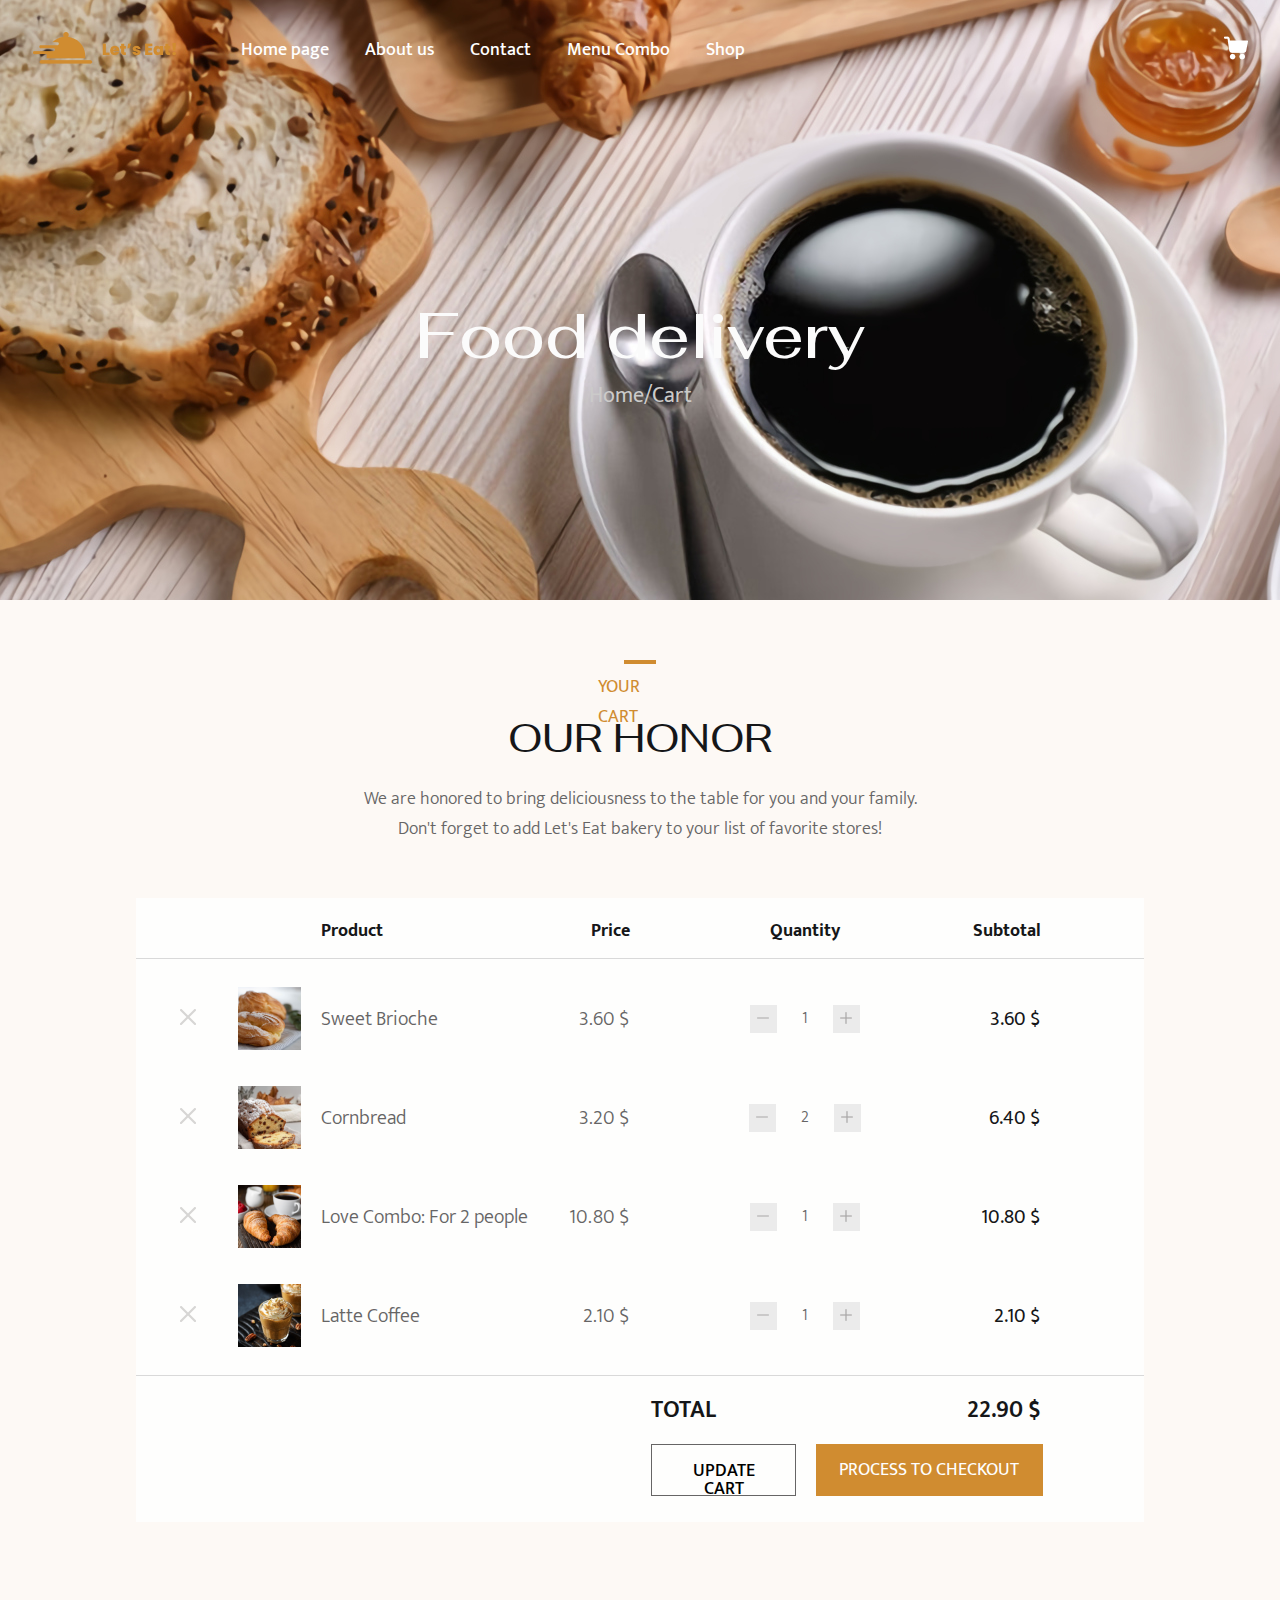
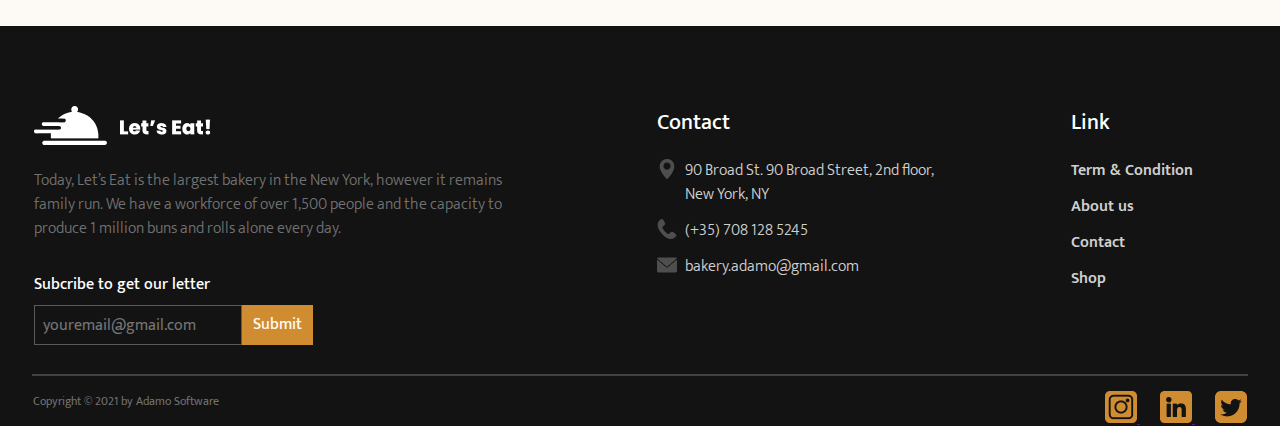
==== cart.html @ d1d135dd "cart" ====
<!DOCTYPE html>
<html lang="en">
    <head>
        <meta charset="utf-8">
        <link rel="preconnect" href="https://fonts.googleapis.com">
        <link rel="preconnect" href="https://fonts.gstatic.com" crossorigin>
        <link href="https://fonts.googleapis.com/css2?family=Mukta:wght@200&display=swap" rel="stylesheet">
        <link rel="stylesheet" href="assets/css/cart.css">
        <link rel="preconnect" href="https://fonts.googleapis.com">
        <link rel="preconnect" href="https://fonts.gstatic.com" crossorigin>
        <link href="https://fonts.googleapis.com/css2?family=Fahkwang:wght@200&display=swap" rel="stylesheet">
        <meta name="viewport" content="width=device-width, initial-scale=1">
        <title>Cart</title>
    </head>

    <body>
        <div class="main">
            <div class="header">
                <div class="header_full">
                    <div class="h_left">
                        <div>
                            <a href="">
                                <img src="/assets/img/Group 5.png">
                            </a>
                        </div>

                        <div class="menu">
                            <ul>
                                <li>
                                    <a href="">Home page</a>
                                    <a href="">About us</a>
                                    <a href="">Contact</a>
                                    <a href="">Menu Combo</a>
                                    <a href="">Shop</a>
                                </li>
                            </ul>
                        </div>
                    </div>
                    <div class="h_right">
                        <a href="">
                            <img src="/assets/img/cart 1.png" alt="">
                        </a>
                    </div>
                </div>
            </div>

            <div class="banner">
                <p>Food delivery</p>
                <p class="text">Home/Cart</p>
            </div>

            <div class="content">
                <p class="border"></p>
                <p class="title">YOUR CART</p>
                <p class="title1">OUR HONOR</p>
                <p class="sub-title">We are honored to bring deliciousness to the table for you and your family. Don't forget to add Let's Eat bakery to your list of favorite stores!</p>
                <div class="table">
                    <div class="row_header">
                        <div class="column left" style="width: 185px">
                            <div class="text-base">
                               
                            </div>
                        </div>
                        <div class="column left" style="width: 144px; margin-right: 103px;">
                            <div class="text-base">
                                Product
                            </div>
                        </div>
                        <div class="column right" style="width: 62px; margin-right: 102px; text-align: right;">
                            <div class="text-base">
                                Price
                            </div>
                        </div>
                        <div class="column center" style="width: 145px; margin-right: 20px; text-align: center;">
                            <div class="text-base">
                                Quantity
                            </div>
                        </div>
                        <div class="column right" style="width: 144px; text-align: right;">
                            <div class="text-base">
                                Subtotal
                            </div>
                        </div>
                    </div>
                    <div class="table_content">
                        <div class="row-content">
                            <div class="delete">
                                <div class="img">
                                    <img src="./assets/img/Vector.png" alt="">
                                </div>
                            </div>
                            <div class="item_product">
                                <div style="height: 63px;">
                                    <img src="./assets/img/image 128.png" alt="">
                                </div>
                                <div class="text">Sweet Brioche</div>
                            </div>
                            <div class="item_price">
                                <p class="text">3.60 $</p>
                            </div>
                            <div class="item_quantity">
                                <div class="square-desc">
                                    <div class="desc">
                                        <img src="./assets/img/Vector (1).png" alt="">
                                    </div>
                                </div>
                                <div class="quantity">
                                    <p class="number">1</p>
                                </div>
                                <div class="square-asc">
                                    <div class="asc">
                                        <img src="./assets/img/Vector2.png" alt="">
                                    </div>
                                </div>
                            </div>
                            <div class="sub-total">
                                <p class="text">3.60 $</p>
                            </div>
                        </div>
                        <div class="row-content">
                            <div class="delete">
                                <div class="img">
                                    <img src="./assets/img/Vector.png" alt="">
                                </div>
                            </div>
                            <div class="item_product">
                                <div style="height: 63px;">
                                    <img src="./assets/img/image 111.png" alt="">
                                </div>
                                <div class="text">Cornbread</div>
                            </div>
                            <div class="item_price">
                                <p class="text">3.20 $</p>
                            </div>
                            <div class="item_quantity">
                                <div class="square-desc">
                                    <div class="desc">
                                        <img src="./assets/img/Vector (1).png" alt="">
                                    </div>
                                </div>
                                <div class="quantity">
                                    <p class="number">2</p>
                                </div>
                                <div class="square-asc">
                                    <div class="asc">
                                        <img src="./assets/img/Vector2.png" alt="">
                                    </div>
                                </div>
                            </div>
                            <div class="sub-total">
                                <p class="text">6.40 $</p>
                            </div>
                        </div>
                        <div class="row-content">
                            <div class="delete">
                                <div class="img">
                                    <img src="./assets/img/Vector.png" alt="">
                                </div>
                            </div>
                            <div class="item_product">
                                <div style="height: 63px;">
                                    <img src="./assets/img/image 155.png" alt="">
                                </div>
                                <div class="text">Love Combo: For 2 people</div>
                            </div>
                            <div class="item_price">
                                <p class="text">10.80 $</p>
                            </div>
                            <div class="item_quantity">
                                <div class="square-desc">
                                    <div class="desc">
                                        <img src="./assets/img/Vector (1).png" alt="">
                                    </div>
                                </div>
                                <div class="quantity">
                                    <p class="number">1</p>
                                </div>
                                <div class="square-asc">
                                    <div class="asc">
                                        <img src="./assets/img/Vector2.png" alt="">
                                    </div>
                                </div>
                            </div>
                            <div class="sub-total">
                                <p class="text">10.80 $</p>
                            </div>
                        </div>
                        <div class="row-content">
                            <div class="delete">
                                <div class="img">
                                    <img src="./assets/img/Vector.png" alt="">
                                </div>
                            </div>
                            <div class="item_product">
                                <div style="height: 63px;">
                                    <img src="./assets/img/image 156.png" alt="">
                                </div>
                                <div class="text">Latte Coffee</div>
                            </div>
                            <div class="item_price">
                                <p class="text">2.10 $</p>
                            </div>
                            <div class="item_quantity">
                                <div class="square-desc">
                                    <div class="desc">
                                        <img src="./assets/img/Vector (1).png" alt="">
                                    </div>
                                </div>
                                <div class="quantity">
                                    <p class="number">1</p>
                                </div>
                                <div class="square-asc">
                                    <div class="asc">
                                        <img src="./assets/img/Vector2.png" alt="">
                                    </div>
                                </div>
                            </div>
                            <div class="sub-total">
                                <p class="text">2.10 $</p>
                            </div>
                        </div>
                    </div>
                    <div class="total">
                        <div class="text-total">
                            <p class="text">TOTAL</p>
                            <p class="total-price">22.90 $</p>
                        </div>
                    </div>
                    <div class="button">
                        <div class="btn-update">
                            UPDATE CART
                        </div>
                        <div class="btn-process">
                            PROCESS TO CHECKOUT
                        </div>
                    </div>
                </div>
            </div>
        
            <div class="footer">
                <div class="footer_up">
                    <div class="footer1">
                        <img src="/assets/img/logo_footer.png" alt="">
                        <p class="text_footer">Today, Let’s Eat is the largest bakery in the New York, however it remains family run. We have a workforce of over 1,500 people and the capacity to produce 1 million buns and rolls alone every day.</p>
                        <p class="text_sub">Subcribe to get our letter</p>
                        <div class="email">
                            <input type="text" name="" placeholder="youremail@gmail.com" id="">
                            <button class="text_button">Submit</button>
                        </div>
                    </div>
                    <div class="footer1">
                        <p class="contact_footer">Contact</p>
                        <div class="sub_contact">
                            <img src="/assets/img/placeholder (1) 1.png" alt="">
                            <p class="place">90 Broad St. 90 Broad Street, 2nd floor, New York, NY</p>
                        </div>
                        <div class="sub_contact">
                            <img src="/assets/img/phone-receiver-silhouette 1.png" alt="">
                            <p class="phone">(+35) 708 128 5245</p>
                        </div>
                        <div class="sub_contact">
                            <img src="/assets/img/envelope 1.png" alt="">
                            <p class="email">bakery.adamo@gmail.com</p>
                        </div>
                    </div>
                    <div class="footer1">
                        <p class="link">Link</p>
                        <ul>
                            <li>
                                <a href="">Term & Condition</a>
                            </li>
                            <li>
                                <a href="">About us</a>
                            </li>
                            <li>
                                <a href="">Contact</a>
                            </li>
                            <li>
                                <a href="">Shop</a>
                            </li>
                        </ul>
                    </div>
                </div>
                <div class="footer_down">
                    <div class="footer_css">
                        <p>Copyright © 2021 by Adamo Software</p>
                    </div>
                    <div class="footer_css">
                        <a href="">
                            <img src="./assets/img/instagram 1.png" alt="">
                        </a>
                        <a href="">
                            <img src="./assets/img/linkedin 1.png" alt="">
                        </a>
                        <a href="">
                            <img src="./assets/img/twitter-sign 1.png" alt="">
                        </a>
                    </div>
                </div>
            </div>
        </div>
    </body>
</html>
---- assets/css/cart.css ----
/* Reset CSS */
* {
    padding: 0;
    margin: 0;
    box-sizing: border-box;
}

.main {
    background-image: url(../img/image\ 157.png);
    background-repeat: no-repeat;
    height: 600px;
    background-size: cover;
}

.header {
    
}

.header_full {
    display: flex;
    align-items: center;
    justify-content: space-between;
    height: 100px;
    max-width: calc(1349px - 134px);
    margin: 0 auto 194px;
}

.h_left{
    display: flex;
    align-items: center;
}

.menu ul {
    list-style-type: none;
}

.menu ul li a {
    text-decoration: none;
    color: #FFFFFF;
    margin-right: 32px;
    font-weight: 500;
    font-size: 18px;
    line-height: 30px;
    font-family: 'Mukta';
}

.menu ul li a:first-child {
    margin-left: 65px;
}

.menu ul li a:hover {
    color: #D08C30;
    font-weight: 700;
}

.banner {
    height: 306px;
}

.banner p {
    font-family: 'Fahkwang';
    color: #FBFBFB;
    font-weight: 500;
    font-size: 64px;
    line-height: 83px;
    text-align: center;
}

.banner p.text {
    color: #CBCAC9;
    font-weight: 400;
    font-size: 22px;
    line-height: 37px;
    font-family: 'Mukta';
}

.content {
    display: flex;
    align-items: center;
    flex-direction: column;
    background-color: #FDF9F5;
    height: 1026px;
}

.content .border {
    border: 2px solid #D08C30;
    width: 32px;
    height: 0px;
    margin-top: 60px;
}

.content .title {
    color: #D08C30;
    font-weight: 400;
    font-size: 18px;
    font-family: 'Mukta';
    margin-top: 8px;
    text-transform: uppercase;
    width: 85px;
    height: 27px;
}

.content .title1 {
    margin: 13px 0 20px;
    color: #151618;
    font-weight: 400;
    font-size: 40px;
    text-transform: uppercase;
    font-family: 'Fahkwang';
}

.content .sub-title {
    color: #666565;
    font-weight: 300;
    font-size: 18px;
    font-family: 'Mukta';
    width: 594px;
    height: 54px;
    text-align: center;
    margin-bottom: 60px;
}

.content .table {
    width: 1008px;
    height: 624px;
    background: #FEFEFD;
}

.row_header {
    display: flex;
    border-bottom: 1.5px solid #D9D9D9;
    color: #151618;
    font-family: 'Mukta';
    font-weight: bold;
    font-size: 18px;
    line-height: 150%;
}

.column {
    padding: 20px 0px 13px;
}

.table_content {
    margin: 28px 44px;
}

.row-content {
    display: flex;
    height: 63px;
}

.row-content:not(:last-child) {
    margin-bottom: 36px;
}

.delete {
    width: 58px;
    display: flex;
    align-items: center;
}

.item_product {
    display: flex;
    width: 330px;
    align-items: center;
}

.item_product .text {
    color: #666565;
    font-weight: 300;
    font-size: 20px;
    line-height: 150%;
    font-family: 'Mukta';
    width: 247px;
    padding: 17px 0px 16px 20px;
}

.item_price {
    width: 62px;
    padding: 17px 0px 16px;
    text-align: right;
    margin-right: 102px;
}

.item_price .text {
    color: #666565;
    font-weight: 300;
    font-size: 20px;
    line-height: 150%;
    font-family: 'Mukta';
}

.item_quantity {
    width: 145px;
    padding: 17px 0px 16px;
    margin-right: 20px;
    display: flex;
    align-items: center;
    justify-content: center;
}

.item_quantity .square-desc {
    width: 27px;
    height: 28px;
    background: #EBEBEB;
    position: relative;
    display: flex;
    justify-content: center;
    cursor: pointer;
}

.item_quantity .square-asc {
    width: 27px;
    height: 28px;
    background: #EBEBEB;
    position: relative;
    display: flex;
    justify-content: center;
    align-items: center;
    cursor: pointer;
}

.item_quantity .desc {
    position: absolute;
    align-items: center;
    justify-content: center;
}

.item_quantity .asc {
    position: absolute;
    align-items: center;
    justify-content: center;
}

.number {
    padding: 0px 25px;
    color: #666565;
    font-weight: 300;
    font-size: 16px;
    line-height: 100%;
    font-family: 'Mukta';
}

.row-content .sub-total {
    width: 144px;
    padding: 17px 0px 16px;
    text-align: right;
}

.row-content .sub-total .text {
    font-weight: 400;
    font-size: 20px;
    line-height: 150%;
    color: #151618;
    font-family: 'Mukta';
}

.content .total {
    border-top: 1.5px solid #D9D9D9;
}

.total .text-total {
    display: flex;
}

.total .text-total .text{
    width: 144px;
    height: 36px;
    font-weight: 600;
    font-size: 24px;
    line-height: 150%;
    font-family: 'Mukta';
    color: #151618;
    margin: 16px 171px 16px 515px;
}

.total .text-total .total-price {
    width: 75px;
    text-align: right;
    padding: 16px 0px;
    color: #151618;
    font-weight: 600;
    font-size: 24px;
    line-height: 150%;
    font-family: 'Mukta';
}

.button {
    display: flex;
}

.btn-update {
    width: 145px;
    height: 52px;
    border: 1.5px solid #666565;
    margin: 0px 20px 0px 515px;
    font-weight: 500;
    font-size: 18px;
    line-height: 100%;
    font-family: 'Mukta';
    text-align: center;
    padding: 17px 20px;
    cursor: pointer;
}

.btn-process {
    width: 227px;
    height: 52px;
    background: #D08C30;
    padding: 17px 23px;
    color: #FFFFFF;
    font-weight: 400;
    font-size: 18px;
    line-height: 100%;
    font-family: 'Mukta';
    cursor: pointer;
}

.footer {
    height: 400px;
    background-color: #131313;
}

.footer .footer_up {
    display: flex;
    justify-content: center;
}

.footer1 {
    margin:  80px 67px 29px;
}

.footer1 .email input {
    width: 208px;
    height: 40px;
    background: none;
    border: 1.5px solid #5A5A5A;
    outline: none;
    padding: 8px 21px 8px 8px;
    color: #D0D0D0;
    font-weight: 400;
    font-size: 16px;
    line-height: 150%;
    font-family: 'Mukta';

}

.footer1 .email {
    display: flex;
}

.footer button {
    background: #D08C30;
    border: none;
}

.footer .text_button {
    color: #FDF9F5;
    font-weight: 500;
    font-size: 16px;
    line-height: 150%;
    font-family: 'Mukta';
    padding: 8px 11px;
}

.footer1 button:hover {
    cursor: pointer;
}

.footer1 .text_footer {
    margin: 20px 0 32px;
    color: #717171;
    font-weight: 300;
    font-size: 16px;
    font-family: 'Mukta';
    width: 489px;
    height: 72px;
    line-height: 150%;
}

.footer1 .text_sub {
    margin-bottom: 8px;
    color: #FFFFFF;
    font-weight: 500;
    font-size: 16px;
    font-family: 'Mukta';
}

.footer1 .contact_footer{
    color: #FFFFFF;
    font-weight: 500;
    font-size: 22px;
    line-height: 150%;
    font-family: 'Mukta';
    margin-bottom: 20px;
}

.footer1 .sub_contact {
    display: flex;
}

.footer1 .sub_contact img {
    height: 20px;
    width: 20px;
    margin-right: 8px;
}

.footer1 .sub_contact .place {
    width: 252px;
}

.footer1 .link {
    color: #FFFFFF;
    font-weight: 500;
    font-size: 22px;
    line-height: 150%;
    font-family: 'Mukta';
    margin-bottom: 20px;
    width: 175px;
}

.footer1 p {
    color: #D0D0D0;
    font-weight: 300;
    font-size: 16px;
    line-height: 150%;
    font-family: 'Mukta';
    margin-bottom: 12px;
}

.footer1 a {
    color: #D0D0D0;
    font-weight: 600;
    font-size: 16px;
    line-height: 150%;
    font-family: 'Mukta';
    text-decoration: none;
}

.footer1 ul li {
    list-style-type: none;
    margin-bottom: 12px;
}

.footer_down {
    border: 1px solid #424242;
    width: 1216px;
    margin: auto;
    height: 0px;
    display: flex;
    justify-content: space-between;
}

.footer_down .footer_css {
    font-weight: 400;
    font-size: 12px;
    line-height: 20px;
    color: #717171;
    font-family: 'Mukta';
    margin: 16px 0 20px;
}

.footer_down .footer_css a {
    margin-left: 20px;
}
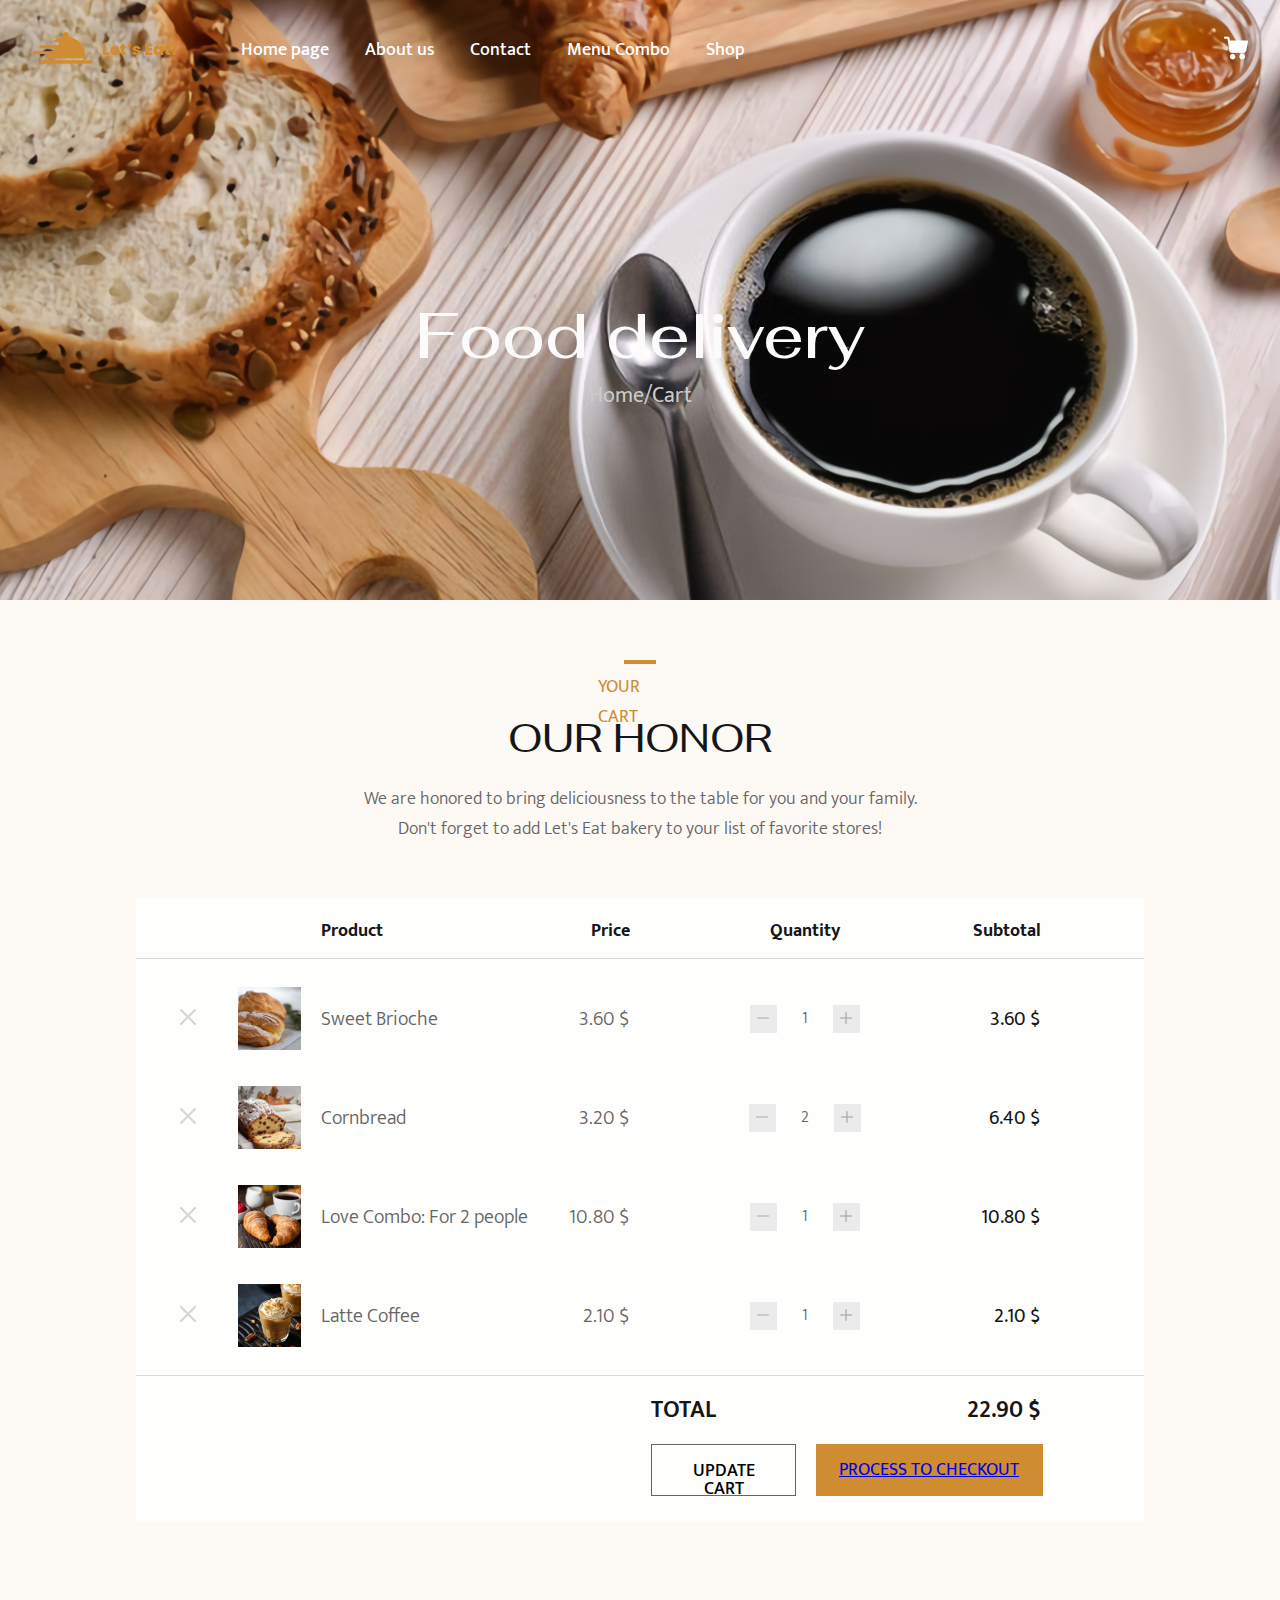
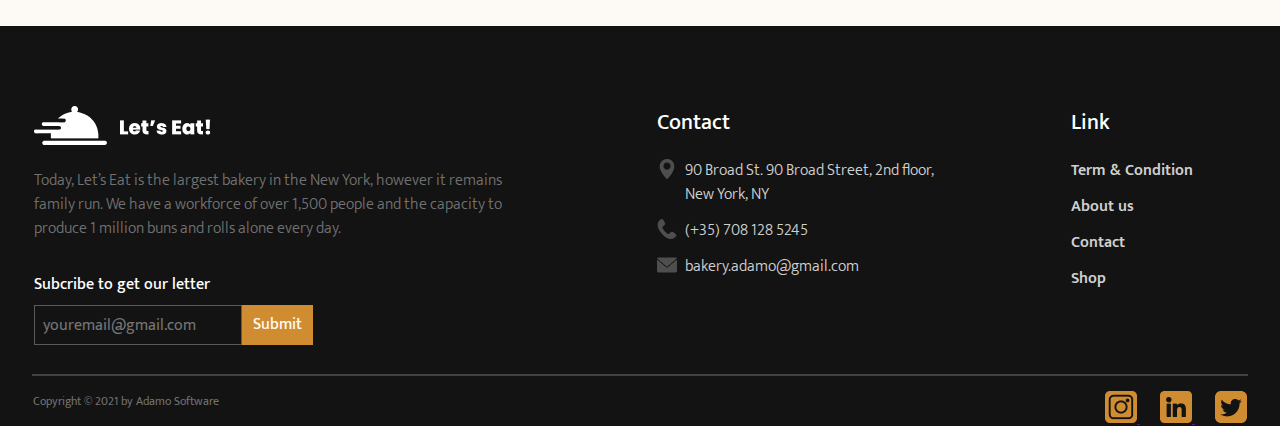
==== commit 6cc97177: "checkout" ====
--- a/cart.html
+++ b/cart.html
@@ -231,7 +231,7 @@
                             UPDATE CART
                         </div>
                         <div class="btn-process">
-                            PROCESS TO CHECKOUT
+                            <a href="checkout.html">PROCESS TO CHECKOUT</a>
                         </div>
                     </div>
                 </div>
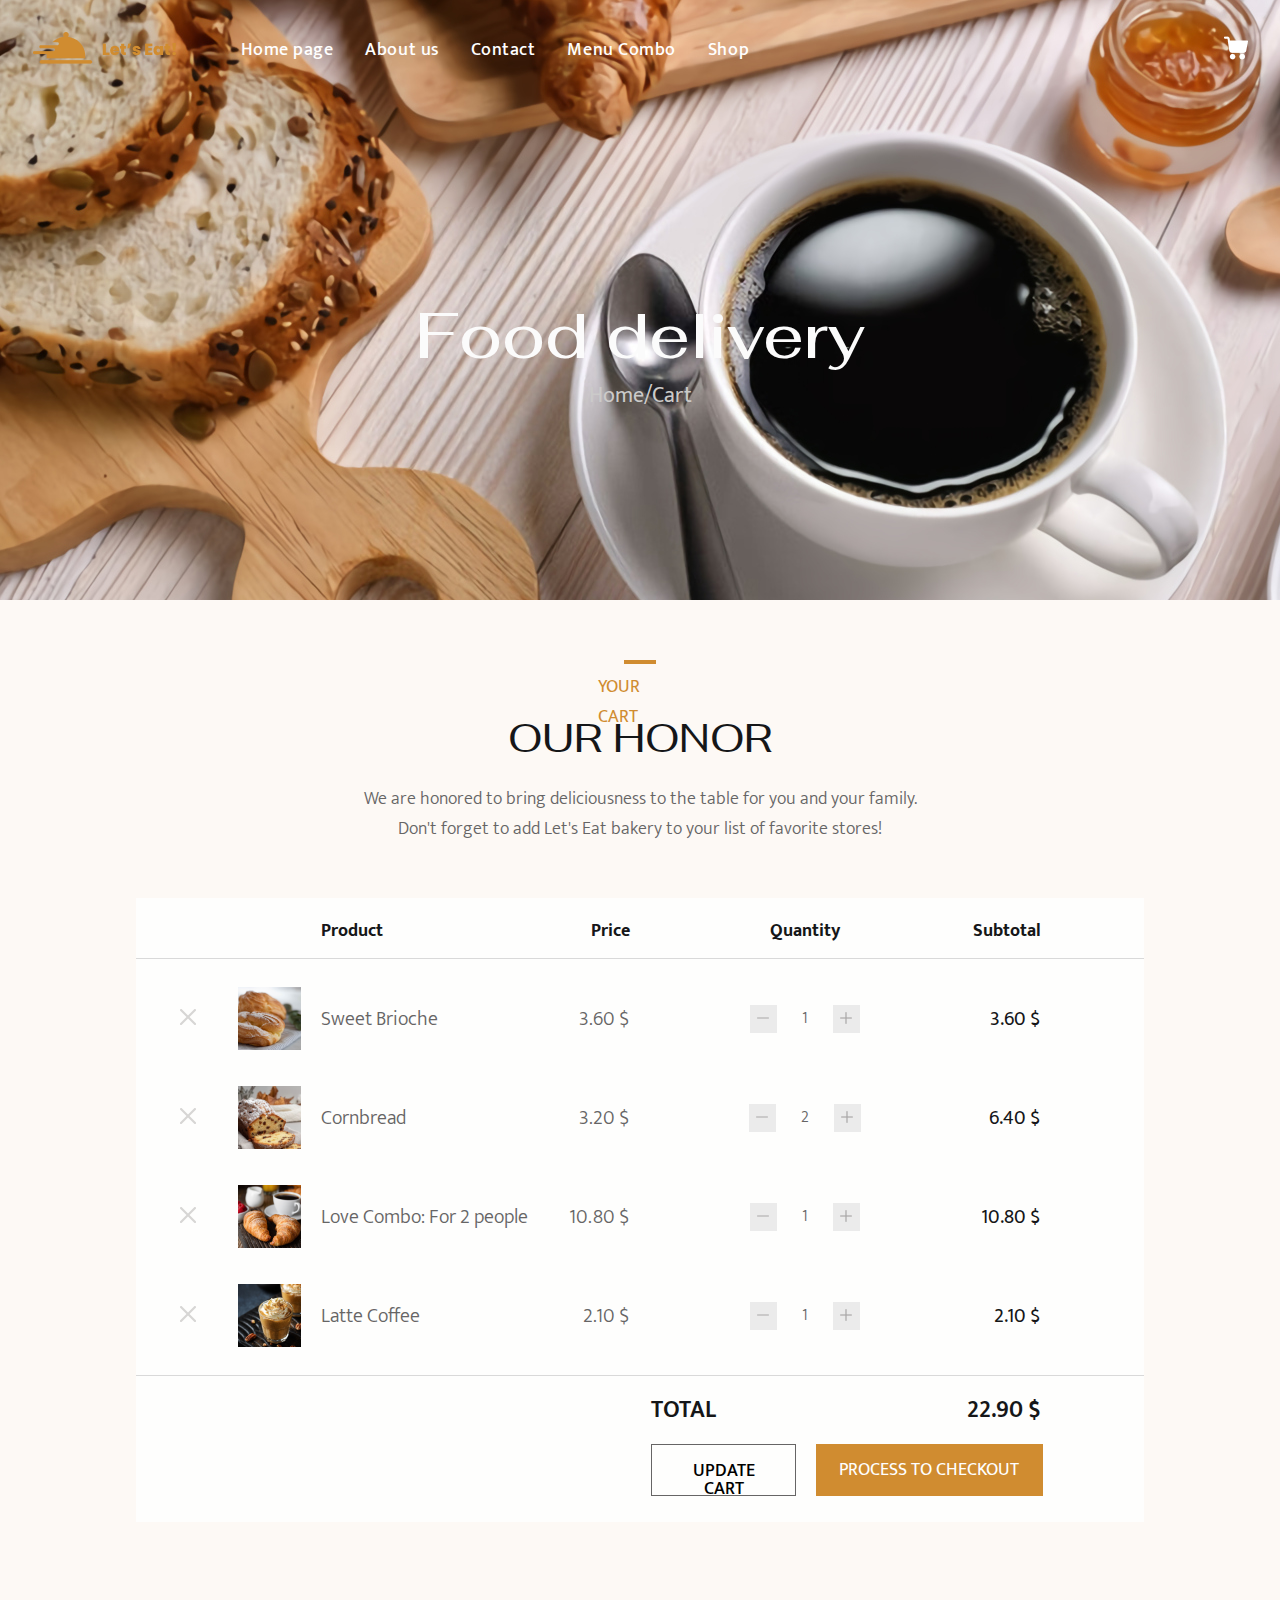
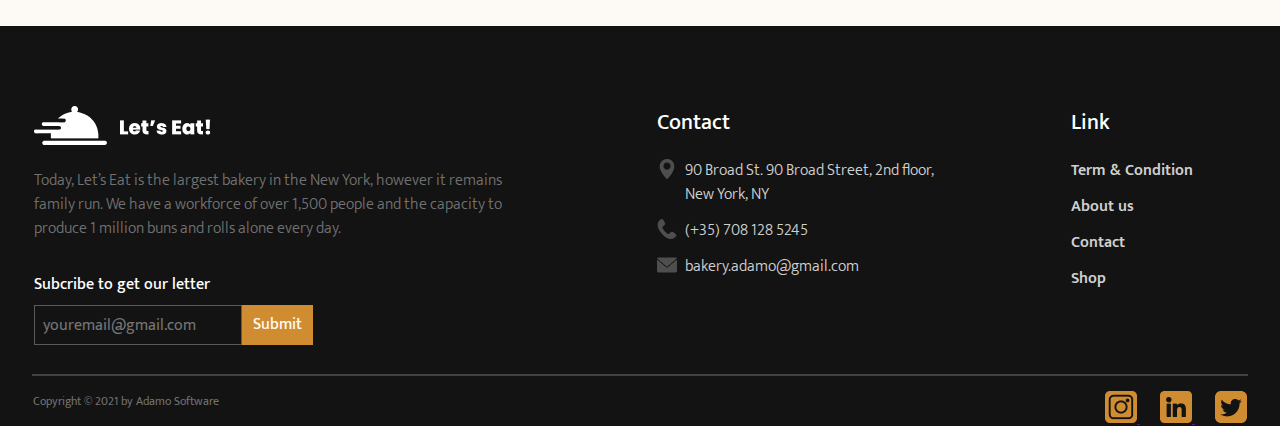
==== commit d030b03a: "fix all file" ====
--- a/cart.html
+++ b/cart.html
@@ -26,13 +26,11 @@
 
                         <div class="menu">
                             <ul>
-                                <li>
-                                    <a href="">Home page</a>
-                                    <a href="">About us</a>
-                                    <a href="">Contact</a>
-                                    <a href="">Menu Combo</a>
-                                    <a href="">Shop</a>
-                                </li>
+                                <li><a href="home.html">Home page</a></li>
+                                <li><a href="about.html">About us</a></li>
+                                <li><a href="#">Contact</a></li>
+                                <li><a href="menu_combo.html">Menu Combo</a></li>
+                                <li><a href="shop.html">Shop</a></li>
                             </ul>
                         </div>
                     </div>
@@ -50,7 +48,7 @@
             </div>
 
             <div class="content">
-                <p class="border"></p>
+                <hr>
                 <p class="title">YOUR CART</p>
                 <p class="title1">OUR HONOR</p>
                 <p class="sub-title">We are honored to bring deliciousness to the table for you and your family. Don't forget to add Let's Eat bakery to your list of favorite stores!</p>
@@ -299,5 +297,11 @@
                 </div>
             </div>
         </div>
+        <script src="https://code.jquery.com/jquery-3.6.1.js"></script>
+        <script type="text/javascript">
+            $(document).on('click', 'ul li', function(){
+                $(this).addClass('active').siblings().removeClass('active')
+            })
+        </script>
     </body>
 </html>--- a/assets/css/cart.css
+++ b/assets/css/cart.css
@@ -31,7 +31,23 @@
 }
 
 .menu ul {
+    position: absolute;
+    display: flex;
     list-style-type: none;
+}
+
+.menu {
+    display: flex;
+    align-items: center;
+}
+
+.menu ul li.active a {
+    color: #D08C30;
+    letter-spacing: 0.03em;
+    font-weight: 700;
+    font-size: 18px;
+    line-height: 30px;
+    font-family: 'Mukta';
 }
 
 .menu ul li a {
@@ -42,9 +58,12 @@
     font-size: 18px;
     line-height: 30px;
     font-family: 'Mukta';
-}
-
-.menu ul li a:first-child {
+    position: relative;
+    display: block;
+    letter-spacing: 0.03em;
+}
+
+.menu ul li:first-child {
     margin-left: 65px;
 }
 
@@ -82,10 +101,9 @@
     height: 1026px;
 }
 
-.content .border {
+.content hr {
+    width: 32px;
     border: 2px solid #D08C30;
-    width: 32px;
-    height: 0px;
     margin-top: 60px;
 }
 
@@ -308,12 +326,16 @@
     height: 52px;
     background: #D08C30;
     padding: 17px 23px;
+    font-weight: 400;
+    font-size: 18px;
+    line-height: 100%;
+    font-family: 'Mukta';
+    cursor: pointer;
+}
+
+.btn-process a {
+    text-decoration: none;
     color: #FFFFFF;
-    font-weight: 400;
-    font-size: 18px;
-    line-height: 100%;
-    font-family: 'Mukta';
-    cursor: pointer;
 }
 
 .footer {
